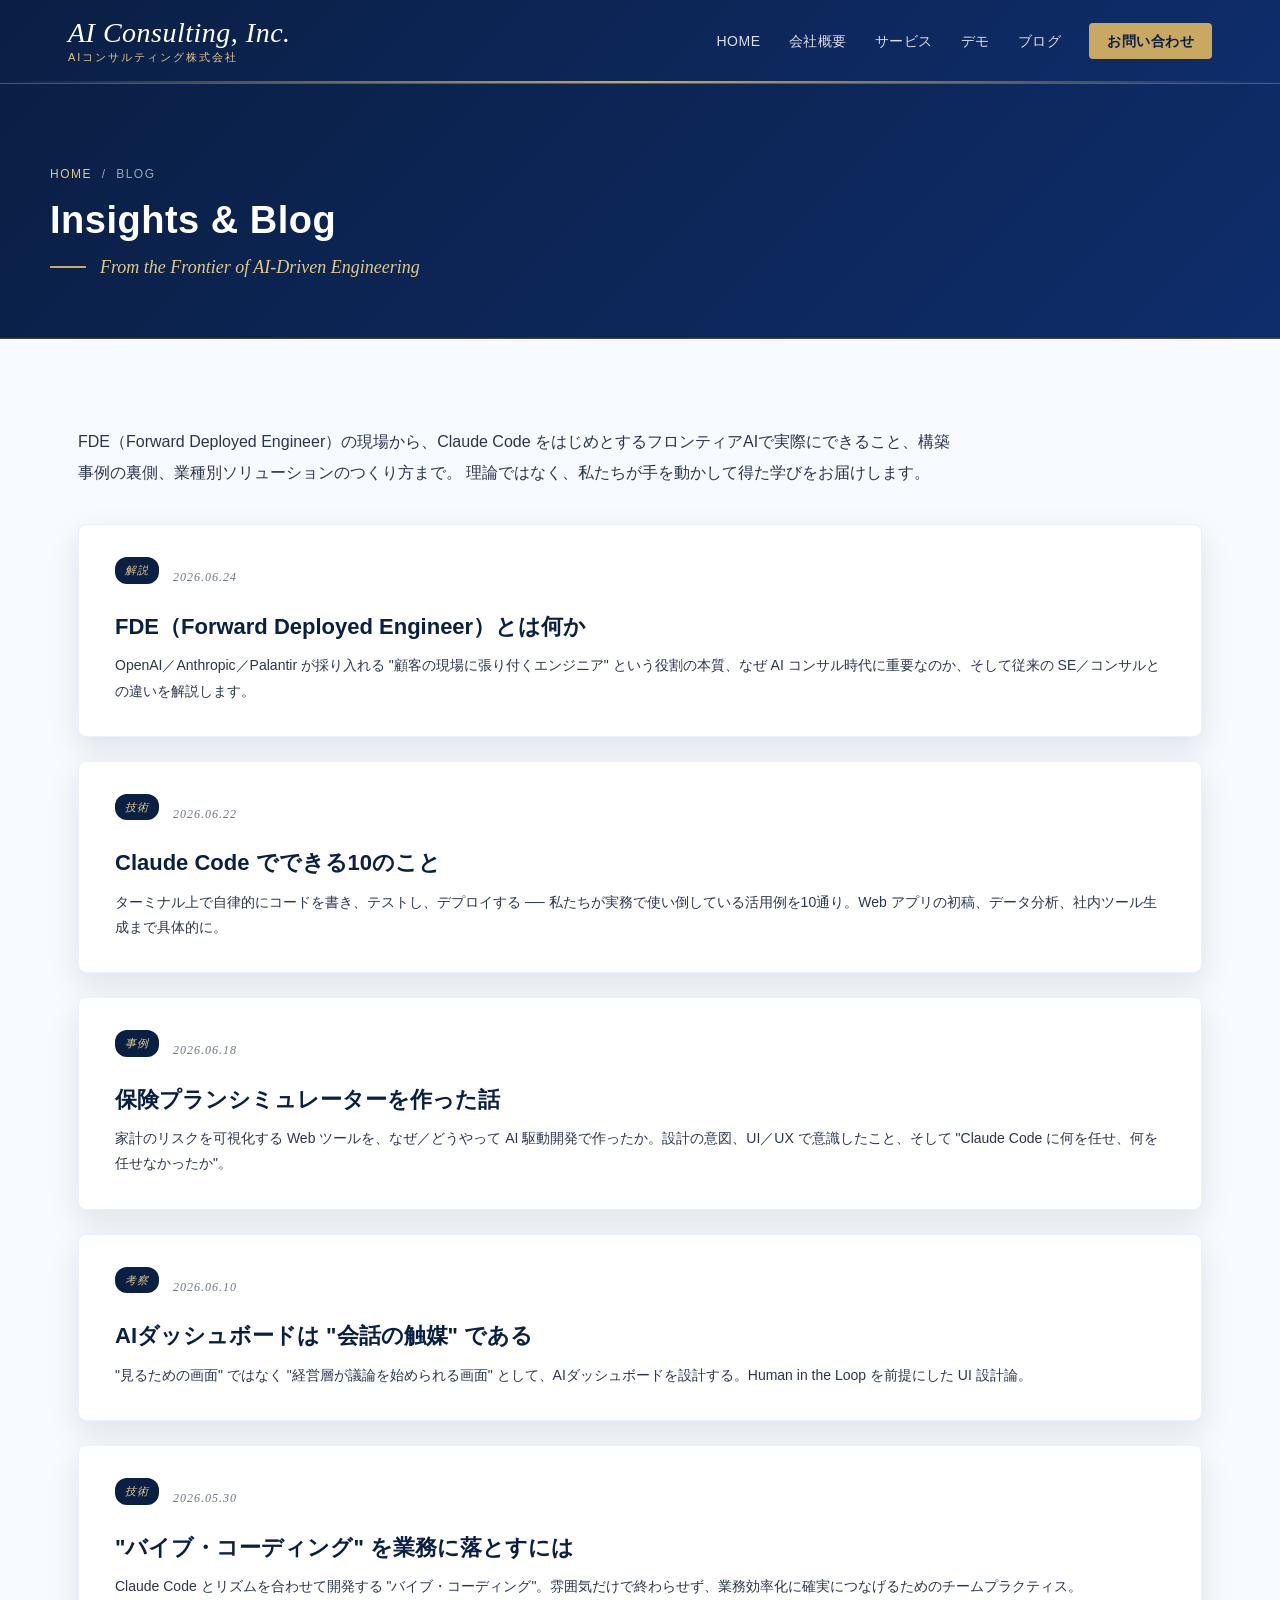
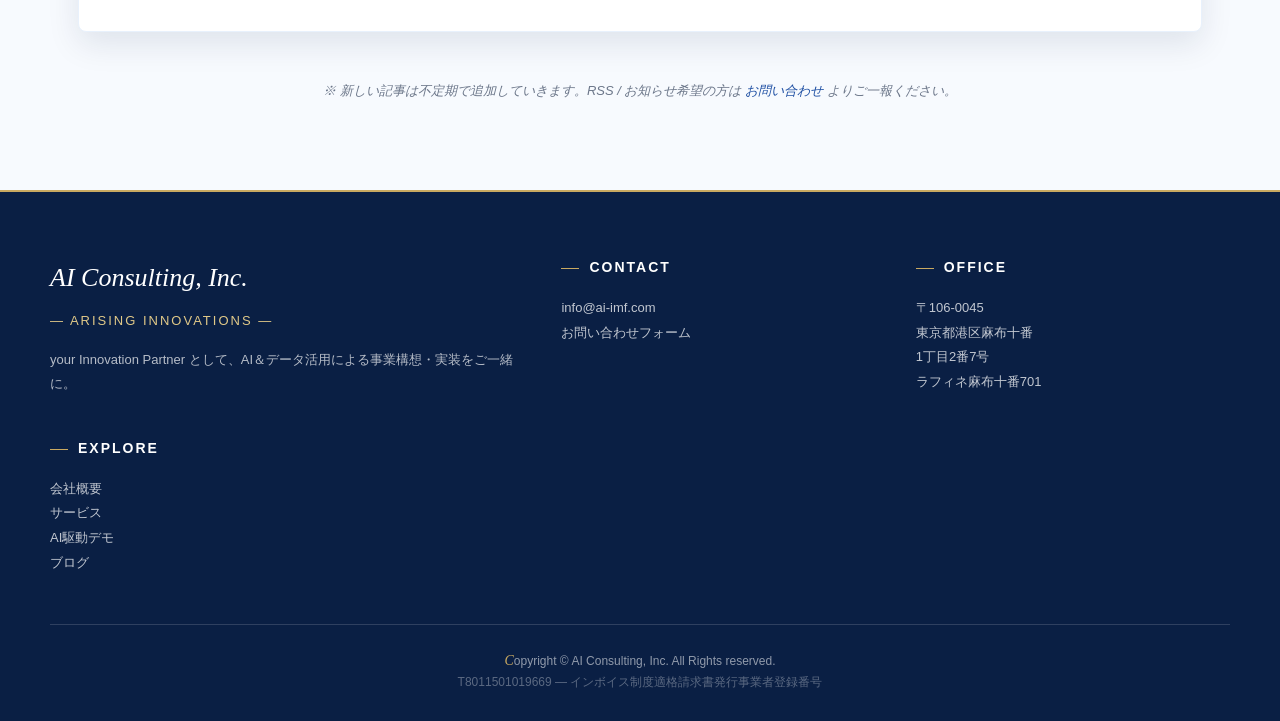
==== blog/index.html @ e15999ef "Add members section, demos page, blog, hero bg Co-Authored-By: Claude Opus 4.8 (1M context) <noreply" ====
<!DOCTYPE html>
<html lang="ja">
<head>
<meta charset="UTF-8">
<meta name="viewport" content="width=device-width,initial-scale=1">
<title>ブログ | AI Consulting, Inc.</title>
<meta name="description" content="AIコンサルティング株式会社のブログ。FDE、Claude Code、AI駆動開発の現場ナレッジと、保険・人事・不動産などの構築事例。">
<link rel="stylesheet" href="../styles.css">
</head>
<body>

<header class="site-header"><div class="nav">
  <div class="brand">
    <span class="en">AI Consulting, Inc.</span>
    <span class="jp">AIコンサルティング株式会社</span>
  </div>
  <ul>
    <li><a href="../index.html">HOME</a></li>
    <li><a href="../about.html">会社概要</a></li>
    <li><a href="../services.html">サービス</a></li>
    <li><a href="../demos.html">デモ</a></li>
    <li><a href="index.html">ブログ</a></li>
    <li><a href="../contact.html" class="cta">お問い合わせ</a></li>
  </ul>
</div></header>

<section class="page-hero"><div class="inner">
  <div class="crumbs"><a href="../index.html">HOME</a> &nbsp;/&nbsp; BLOG</div>
  <h1>Insights &amp; Blog</h1>
  <div class="en">From the Frontier of AI-Driven Engineering</div>
</div></section>

<section class="section">
  <div class="container">
    <p class="lead">
      FDE（Forward Deployed Engineer）の現場から、Claude Code をはじめとするフロンティアAIで実際にできること、構築事例の裏側、業種別ソリューションのつくり方まで。
      理論ではなく、私たちが手を動かして得た学びをお届けします。
    </p>

    <div class="blog-list">

      <a class="blog-list-card" href="what-is-fde.html">
        <div class="meta">
          <span class="blog-tag">解説</span>
          <span class="date">2026.06.24</span>
        </div>
        <h3>FDE（Forward Deployed Engineer）とは何か</h3>
        <p>OpenAI／Anthropic／Palantir が採り入れる "顧客の現場に張り付くエンジニア" という役割の本質、なぜ AI コンサル時代に重要なのか、そして従来の SE／コンサルとの違いを解説します。</p>
      </a>

      <a class="blog-list-card" href="claude-code-capabilities.html">
        <div class="meta">
          <span class="blog-tag">技術</span>
          <span class="date">2026.06.22</span>
        </div>
        <h3>Claude Code でできる10のこと</h3>
        <p>ターミナル上で自律的にコードを書き、テストし、デプロイする ── 私たちが実務で使い倒している活用例を10通り。Web アプリの初稿、データ分析、社内ツール生成まで具体的に。</p>
      </a>

      <a class="blog-list-card" href="insurance-simulator-story.html">
        <div class="meta">
          <span class="blog-tag">事例</span>
          <span class="date">2026.06.18</span>
        </div>
        <h3>保険プランシミュレーターを作った話</h3>
        <p>家計のリスクを可視化する Web ツールを、なぜ／どうやって AI 駆動開発で作ったか。設計の意図、UI／UX で意識したこと、そして "Claude Code に何を任せ、何を任せなかったか"。</p>
      </a>

      <a class="blog-list-card" href="ai-dashboards-as-conversation.html">
        <div class="meta">
          <span class="blog-tag">考察</span>
          <span class="date">2026.06.10</span>
        </div>
        <h3>AIダッシュボードは "会話の触媒" である</h3>
        <p>"見るための画面" ではなく "経営層が議論を始められる画面" として、AIダッシュボードを設計する。Human in the Loop を前提にした UI 設計論。</p>
      </a>

      <a class="blog-list-card" href="vibe-coding-with-claude.html">
        <div class="meta">
          <span class="blog-tag">技術</span>
          <span class="date">2026.05.30</span>
        </div>
        <h3>"バイブ・コーディング" を業務に落とすには</h3>
        <p>Claude Code とリズムを合わせて開発する "バイブ・コーディング"。雰囲気だけで終わらせず、業務効率化に確実につなげるためのチームプラクティス。</p>
      </a>

    </div>

    <div style="text-align:center;margin-top:48px;color:var(--muted);font-size:13px;font-style:italic">
      ※ 新しい記事は不定期で追加していきます。RSS / お知らせ希望の方は <a href="../contact.html">お問い合わせ</a> よりご一報ください。
    </div>
  </div>
</section>

<footer class="site-footer">
  <div class="inner">
    <div class="brand-block">
      <span class="en">AI Consulting, Inc.</span>
      <span class="jp">— ARISING INNOVATIONS —</span>
      <p style="margin-top:14px;color:rgba(255,255,255,.7)">your Innovation Partner として、AI＆データ活用による事業構想・実装をご一緒に。</p>
    </div>
    <div>
      <h4>CONTACT</h4>
      <p><a href="mailto:info@ai-imf.com">info@ai-imf.com</a></p>
      <p><a href="../contact.html">お問い合わせフォーム</a></p>
    </div>
    <div>
      <h4>OFFICE</h4>
      <p>〒106-0045<br>東京都港区麻布十番<br>1丁目2番7号<br>ラフィネ麻布十番701</p>
    </div>
    <div>
      <h4>EXPLORE</h4>
      <p><a href="../about.html">会社概要</a></p>
      <p><a href="../services.html">サービス</a></p>
      <p><a href="../demos.html">AI駆動デモ</a></p>
      <p><a href="index.html">ブログ</a></p>
    </div>
  </div>
  <div class="copy">
    <span class="c">C</span>opyright © AI Consulting, Inc.  All Rights reserved.<br>
    <span style="opacity:.6">T8011501019669 — インボイス制度適格請求書発行事業者登録番号</span>
  </div>
</footer>

</body>
</html>
---- styles.css ----
/* AI Consulting, Inc. — shared style (青基調 / Apple Chancery風) */
:root{
  --navy:#0A1F44; --navy-mid:#0F2D6B; --blue:#1E4FA3; --bright:#2E78D2;
  --sky:#7BB5F0; --ice:#E8F1FC; --cream:#F7FAFE; --white:#FFFFFF;
  --gold:#C9A961; --gold-light:#E1C988; --ink:#0B1530; --body:#2A3550; --muted:#6B7689;
  --shadow:0 12px 32px rgba(10,31,68,0.10);
  --chancery:"Apple Chancery","Monotype Corsiva","Lucida Calligraphy","Edwardian Script ITC","Snell Roundhand",cursive;
  --serif:"Palatino Linotype","Palatino","Hiragino Mincho ProN",serif;
  --jp:"Yu Gothic","游ゴシック","Hiragino Sans","ヒラギノ角ゴ ProN","Meiryo",sans-serif;
}
*{box-sizing:border-box;margin:0;padding:0}
html{scroll-behavior:smooth}
body{font-family:var(--jp);color:var(--body);background:var(--cream);line-height:1.7;-webkit-font-smoothing:antialiased}
img{max-width:100%;height:auto;display:block}
a{color:var(--blue);text-decoration:none;transition:color .2s}
a:hover{color:var(--bright)}

/* ===== Header ===== */
.site-header{
  background:linear-gradient(135deg,var(--navy) 0%,var(--navy-mid) 100%);
  color:#fff;position:sticky;top:0;z-index:50;
  border-bottom:1px solid rgba(201,169,97,.4);
}
.site-header::after{content:"";display:block;height:2px;background:linear-gradient(90deg,transparent,var(--gold),transparent)}
.nav{max-width:1200px;margin:0 auto;padding:18px 28px;display:flex;justify-content:space-between;align-items:center;gap:24px}
.brand{display:flex;flex-direction:column;line-height:1.1}
.brand .en{font-family:var(--chancery);font-style:italic;font-size:28px;color:#fff;letter-spacing:.5px}
.brand .jp{font-size:11px;color:var(--gold-light);letter-spacing:2px;margin-top:2px}
.nav ul{list-style:none;display:flex;gap:28px;align-items:center}
.nav ul a{color:rgba(255,255,255,.85);font-size:14px;font-weight:500;letter-spacing:.5px;position:relative;padding:6px 0}
.nav ul a:hover{color:var(--gold-light)}
.nav ul a.cta{background:var(--gold);color:var(--navy);padding:10px 18px;border-radius:4px;font-weight:600}
.nav ul a.cta:hover{background:var(--gold-light);color:var(--navy)}

/* ===== Hero ===== */
.hero{
  background:
    radial-gradient(ellipse at 80% 20%, rgba(46,120,210,.25), transparent 50%),
    radial-gradient(ellipse at 10% 80%, rgba(201,169,97,.10), transparent 50%),
    linear-gradient(160deg,var(--navy) 0%,var(--navy-mid) 70%,#162F7A 100%);
  color:#fff;padding:96px 28px 88px;text-align:center;
  border-bottom:1px solid rgba(201,169,97,.3);
  position:relative;
}
.hero h1{font-family:var(--chancery);font-style:italic;font-weight:400;font-size:64px;line-height:1.1;margin-bottom:10px;letter-spacing:.5px}
.hero .accent{display:inline-block;width:80px;height:2px;background:var(--gold);margin:18px auto 18px}
.hero .lede{font-family:var(--chancery);font-style:italic;color:var(--gold-light);font-size:20px;margin-bottom:18px}
.hero .jp-title{font-size:18px;color:rgba(255,255,255,.9);margin-bottom:14px;letter-spacing:2px}
.hero .sub{font-size:14px;color:rgba(255,255,255,.7);max-width:720px;margin:18px auto 0;line-height:1.8}

/* Hero with background image (Adobe Stock #2038743839 or fallback gradient marble) */
.hero-bg{
  background:
    /* dark veil on top so text stays readable */
    linear-gradient(135deg, rgba(10,31,68,.78) 0%, rgba(15,45,107,.72) 60%, rgba(22,47,122,.78) 100%),
    /* the actual photo */
    url("img/hero-bg.jpg") center/cover no-repeat,
    /* fallback gradient marble (still elegant if image missing) */
    radial-gradient(ellipse at 70% 30%, rgba(201,169,97,.22), transparent 55%),
    radial-gradient(ellipse at 20% 80%, rgba(46,120,210,.30), transparent 55%),
    linear-gradient(160deg, var(--navy) 0%, var(--navy-mid) 70%, #162F7A 100%);
  position:relative;overflow:hidden;
}
.hero-bg::before{
  content:"";position:absolute;inset:0;
  background:radial-gradient(ellipse at center, transparent 30%, rgba(10,31,68,.5) 100%);
  pointer-events:none;
}
.hero-veil{
  position:absolute;inset:0;background:
    radial-gradient(circle at 25% 35%, rgba(46,120,210,.22), transparent 45%),
    radial-gradient(circle at 75% 65%, rgba(201,169,97,.12), transparent 45%);
  pointer-events:none;
}
.hero-inner{position:relative;z-index:2}
.hero-bg h1{text-shadow:0 4px 18px rgba(0,0,0,.5)}
.hero-bg .jp-title{text-shadow:0 2px 10px rgba(0,0,0,.4)}

/* ===== Content ===== */
.container{max-width:1180px;margin:0 auto;padding:0 28px}
.section{padding:88px 0}
.section.alt{background:var(--white)}
.section h2{
  font-family:var(--jp);font-size:32px;color:var(--navy);font-weight:700;
  margin-bottom:8px;letter-spacing:.5px;
}
.section h2 + .en-sub{
  font-family:var(--chancery);font-style:italic;color:var(--blue);
  font-size:16px;margin-bottom:36px;display:block;
}
.section h2 + .en-sub::before{content:"";display:inline-block;width:40px;height:2px;background:var(--gold);margin:0 14px 4px 0;vertical-align:middle}

.lead{font-size:16px;color:var(--body);margin-bottom:36px;max-width:880px;line-height:1.9}

/* ===== Card grid ===== */
.cards{display:grid;grid-template-columns:repeat(auto-fit,minmax(280px,1fr));gap:24px;margin-top:28px}
.card{background:var(--white);border:1px solid var(--ice);border-radius:8px;padding:32px 28px;position:relative;overflow:hidden;box-shadow:var(--shadow);transition:transform .25s,box-shadow .25s}
.card:hover{transform:translateY(-3px);box-shadow:0 18px 44px rgba(10,31,68,.13)}
.card::before{content:"";position:absolute;left:0;top:0;width:100%;height:3px;background:var(--blue)}
.card .num{font-family:var(--chancery);font-style:italic;color:var(--gold);font-size:44px;line-height:1;margin-bottom:18px;display:block}
.card h3{color:var(--navy);font-size:19px;margin-bottom:6px;font-weight:700}
.card .en{font-family:var(--chancery);font-style:italic;color:var(--blue);font-size:13px;margin-bottom:16px;display:block}
.card p{font-size:14px;color:var(--body);line-height:1.8}

/* ===== Quote band ===== */
.quote-band{background:var(--navy);color:#fff;padding:60px 28px;text-align:center;margin:0;position:relative;overflow:hidden}
.quote-band::before{content:"";position:absolute;left:0;top:0;right:0;height:2px;background:linear-gradient(90deg,transparent,var(--gold),transparent)}
.quote-band::after{content:"";position:absolute;left:0;bottom:0;right:0;height:2px;background:linear-gradient(90deg,transparent,var(--gold),transparent)}
.quote-band .q{font-family:var(--chancery);font-style:italic;color:var(--gold-light);font-size:34px;margin-bottom:10px}
.quote-band .t{color:var(--ice);font-size:15px;letter-spacing:2px}

/* ===== Footer ===== */
.site-footer{background:var(--navy);color:rgba(255,255,255,.85);padding:64px 28px 28px;border-top:2px solid var(--gold)}
.site-footer .inner{max-width:1180px;margin:0 auto;display:grid;grid-template-columns:1.5fr 1fr 1fr;gap:40px}
.site-footer h4{color:#fff;font-size:14px;letter-spacing:2px;margin-bottom:16px;font-weight:600}
.site-footer h4::before{content:"";display:inline-block;width:18px;height:1.5px;background:var(--gold);margin-right:10px;vertical-align:middle}
.site-footer .brand-block .en{font-family:var(--chancery);font-style:italic;color:#fff;font-size:26px;display:block;margin-bottom:6px}
.site-footer .brand-block .jp{color:var(--gold-light);font-size:13px;letter-spacing:2px}
.site-footer p,.site-footer a{font-size:13px;color:rgba(255,255,255,.75);line-height:1.9}
.site-footer a:hover{color:var(--gold-light)}
.site-footer .copy{max-width:1180px;margin:48px auto 0;padding-top:24px;border-top:1px solid rgba(255,255,255,.15);text-align:center;font-size:12px;color:rgba(255,255,255,.55)}
.site-footer .copy .c{font-family:var(--chancery);font-style:italic;color:var(--gold);font-size:14px}

/* ===== Page hero (smaller, used on subpages) ===== */
.page-hero{
  background:linear-gradient(135deg,var(--navy) 0%,var(--navy-mid) 100%);
  color:#fff;padding:80px 28px 56px;border-bottom:1px solid rgba(201,169,97,.3);
}
.page-hero .inner{max-width:1180px;margin:0 auto}
.page-hero .crumbs{color:rgba(255,255,255,.6);font-size:12px;letter-spacing:1.5px;margin-bottom:14px}
.page-hero .crumbs a{color:var(--gold-light)}
.page-hero h1{font-family:var(--jp);font-size:38px;font-weight:700;letter-spacing:.5px;line-height:1.2;margin-bottom:8px}
.page-hero .en{font-family:var(--chancery);font-style:italic;color:var(--gold-light);font-size:18px}
.page-hero .en::before{content:"";display:inline-block;width:36px;height:2px;background:var(--gold);margin:0 14px 4px 0;vertical-align:middle}

/* ===== Two-col info ===== */
.split{display:grid;grid-template-columns:1fr 1fr;gap:48px;align-items:start}
.split .label{font-family:var(--chancery);font-style:italic;color:var(--gold);font-size:14px;letter-spacing:1px;margin-bottom:4px}
.split h3{color:var(--navy);font-size:24px;margin-bottom:14px;font-weight:700}

.info-table{background:var(--white);border:1px solid var(--ice);border-radius:8px;box-shadow:var(--shadow);overflow:hidden}
.info-table dl{display:grid;grid-template-columns:200px 1fr;gap:0;font-size:14px}
.info-table dt,.info-table dd{padding:18px 24px;border-bottom:1px solid var(--ice)}
.info-table dt{background:var(--cream);color:var(--navy);font-weight:600;letter-spacing:.5px}
.info-table dd{color:var(--body)}
.info-table dt:last-of-type,.info-table dd:last-of-type{border-bottom:0}

/* ===== Form ===== */
.form-card{background:var(--white);border:1px solid var(--ice);border-radius:8px;box-shadow:var(--shadow);padding:36px}
.form-grid{display:grid;gap:18px}
.form-grid label{display:block;font-size:13px;color:var(--navy);font-weight:600;margin-bottom:6px;letter-spacing:.3px}
.form-grid label .en{font-family:var(--chancery);font-style:italic;color:var(--gold);font-size:12px;margin-left:8px;font-weight:400}
.form-grid input,.form-grid textarea,.form-grid select{width:100%;padding:12px 14px;border:1px solid var(--ice);border-radius:4px;font-family:inherit;font-size:14px;color:var(--body);background:var(--cream);transition:border-color .2s,background .2s}
.form-grid input:focus,.form-grid textarea:focus,.form-grid select:focus{outline:none;border-color:var(--blue);background:#fff}
.form-grid textarea{min-height:150px;resize:vertical}
.btn{display:inline-block;padding:14px 32px;background:var(--navy);color:#fff;border:1px solid var(--navy);border-radius:4px;font-size:15px;font-weight:600;cursor:pointer;transition:background .2s,color .2s;letter-spacing:.5px}
.btn:hover{background:var(--blue);border-color:var(--blue);color:#fff}
.btn.gold{background:var(--gold);color:var(--navy);border-color:var(--gold)}
.btn.gold:hover{background:var(--gold-light);color:var(--navy);border-color:var(--gold-light)}

/* ===== Members ===== */
.members{display:grid;grid-template-columns:1fr;gap:32px;margin-top:32px}
.member-card{
  display:grid;grid-template-columns:260px 1fr;gap:36px;align-items:start;
  background:var(--white);border:1px solid var(--ice);border-radius:10px;
  padding:36px;box-shadow:var(--shadow);
  transition:transform .25s,box-shadow .25s;
}
.member-card:hover{transform:translateY(-3px);box-shadow:0 18px 44px rgba(10,31,68,.13)}
.member-photo{position:relative;width:100%;aspect-ratio:1/1;background:var(--navy);border-radius:8px;overflow:hidden;border:2px solid var(--gold)}
.member-photo img{width:100%;height:100%;object-fit:cover;display:block}
.member-photo::after{content:"";position:absolute;inset:0;box-shadow:inset 0 -40px 60px rgba(10,31,68,.3);pointer-events:none}
.member-role{font-family:var(--chancery);font-style:italic;color:var(--gold);font-size:14px;letter-spacing:.5px;display:block;margin-bottom:4px}
.member-name{color:var(--navy);font-size:26px;font-weight:700;margin-bottom:6px;line-height:1.2}
.member-name .en{font-family:var(--chancery);font-style:italic;color:var(--blue);font-size:18px;font-weight:400;margin-left:8px;letter-spacing:.3px}
.member-bio{color:var(--body);font-size:14.5px;line-height:1.9;margin-top:16px}
.member-tags{display:flex;flex-wrap:wrap;gap:8px;margin-top:18px}
.m-tag{background:var(--ice);color:var(--navy);padding:6px 12px;border-radius:14px;font-size:12px;font-weight:600;letter-spacing:.3px}

/* ===== Demo cards (clickable) ===== */
.demo-card,.blog-card{display:flex;flex-direction:column;cursor:pointer}
.demo-card:hover,.blog-card:hover{transform:translateY(-3px);box-shadow:0 18px 44px rgba(10,31,68,.13)}
.demo-cta{margin-top:auto;color:var(--blue);font-size:13px;font-weight:600;letter-spacing:.5px;padding-top:14px}
.demo-card:hover .demo-cta{color:var(--bright)}
.blog-tag{display:inline-block;background:var(--navy);color:var(--gold-light);padding:4px 10px;border-radius:12px;font-size:11px;letter-spacing:1px;font-family:var(--chancery);font-style:italic;margin-bottom:14px;align-self:flex-start}
.btn-link{display:inline-block;color:var(--gold);font-family:var(--chancery);font-style:italic;font-size:16px;border-bottom:1px solid var(--gold);padding-bottom:2px;transition:color .2s,border-color .2s}
.btn-link:hover{color:var(--bright);border-color:var(--bright)}

/* ===== Blog list ===== */
.blog-list{display:grid;grid-template-columns:1fr;gap:24px;margin-top:28px}
.blog-list-card{background:var(--white);border:1px solid var(--ice);border-radius:8px;padding:32px 36px;box-shadow:var(--shadow);transition:transform .25s,box-shadow .25s;display:block}
.blog-list-card:hover{transform:translateY(-2px);box-shadow:0 16px 38px rgba(10,31,68,.10)}
.blog-list-card .meta{display:flex;align-items:center;gap:14px;margin-bottom:10px}
.blog-list-card .meta .date{color:var(--muted);font-size:12px;letter-spacing:1px;font-family:var(--chancery);font-style:italic}
.blog-list-card h3{color:var(--navy);font-size:22px;font-weight:700;margin-bottom:8px}
.blog-list-card p{color:var(--body);font-size:14px;line-height:1.8}

/* ===== Article body ===== */
.article{max-width:760px;margin:0 auto;padding:0 28px}
.article > p,.article > h2,.article > h3,.article > ul,.article > ol,.article > blockquote,.article > pre,.article > figure,.article > hr{margin-bottom:1.2em}
.article h2{color:var(--navy);font-size:26px;font-weight:700;margin-top:2em;margin-bottom:.8em;padding-bottom:.4em;border-bottom:1px solid var(--ice)}
.article h3{color:var(--navy);font-size:19px;font-weight:700;margin-top:1.8em;margin-bottom:.6em}
.article p{color:var(--body);font-size:15.5px;line-height:1.95}
.article ul,.article ol{padding-left:1.6em;color:var(--body)}
.article li{margin-bottom:.5em;line-height:1.85}
.article blockquote{border-left:3px solid var(--gold);padding:14px 22px;background:var(--cream);color:var(--body);font-style:italic}
.article code{background:var(--ice);padding:2px 7px;border-radius:3px;font-family:Consolas,Menlo,monospace;font-size:.9em;color:var(--navy)}
.article pre{background:var(--navy);color:#E8F1FC;padding:18px 22px;border-radius:6px;overflow-x:auto;font-family:Consolas,Menlo,monospace;font-size:13px;line-height:1.6}
.article pre code{background:transparent;color:inherit;padding:0}
.article img{border-radius:6px;box-shadow:var(--shadow);margin:1em 0}
.article a{color:var(--blue);border-bottom:1px solid rgba(30,79,163,.3)}
.article a:hover{color:var(--bright);border-color:var(--bright)}

.article-meta{display:flex;align-items:center;gap:16px;margin-bottom:32px;padding-bottom:18px;border-bottom:1px solid var(--ice)}
.article-meta .date{color:var(--muted);font-size:13px;font-family:var(--chancery);font-style:italic}
.article-meta .author{color:var(--blue);font-size:13px}

.back-link{display:inline-block;color:var(--muted);font-size:13px;margin-bottom:18px}
.back-link::before{content:"← "}
.back-link:hover{color:var(--blue)}

/* ===== Responsive ===== */
@media (max-width:780px){
  .hero h1{font-size:42px}
  .nav ul{display:none}
  .split{grid-template-columns:1fr}
  .site-footer .inner{grid-template-columns:1fr;gap:32px}
  .info-table dl{grid-template-columns:1fr}
  .info-table dt{border-bottom:0;padding-bottom:0}
  .info-table dd{padding-top:8px}
  .member-card{grid-template-columns:1fr;gap:20px;padding:24px}
  .member-photo{max-width:240px;margin:0 auto}
  .hero-bg{padding:72px 20px 64px}
  .page-hero h1{font-size:28px}
}
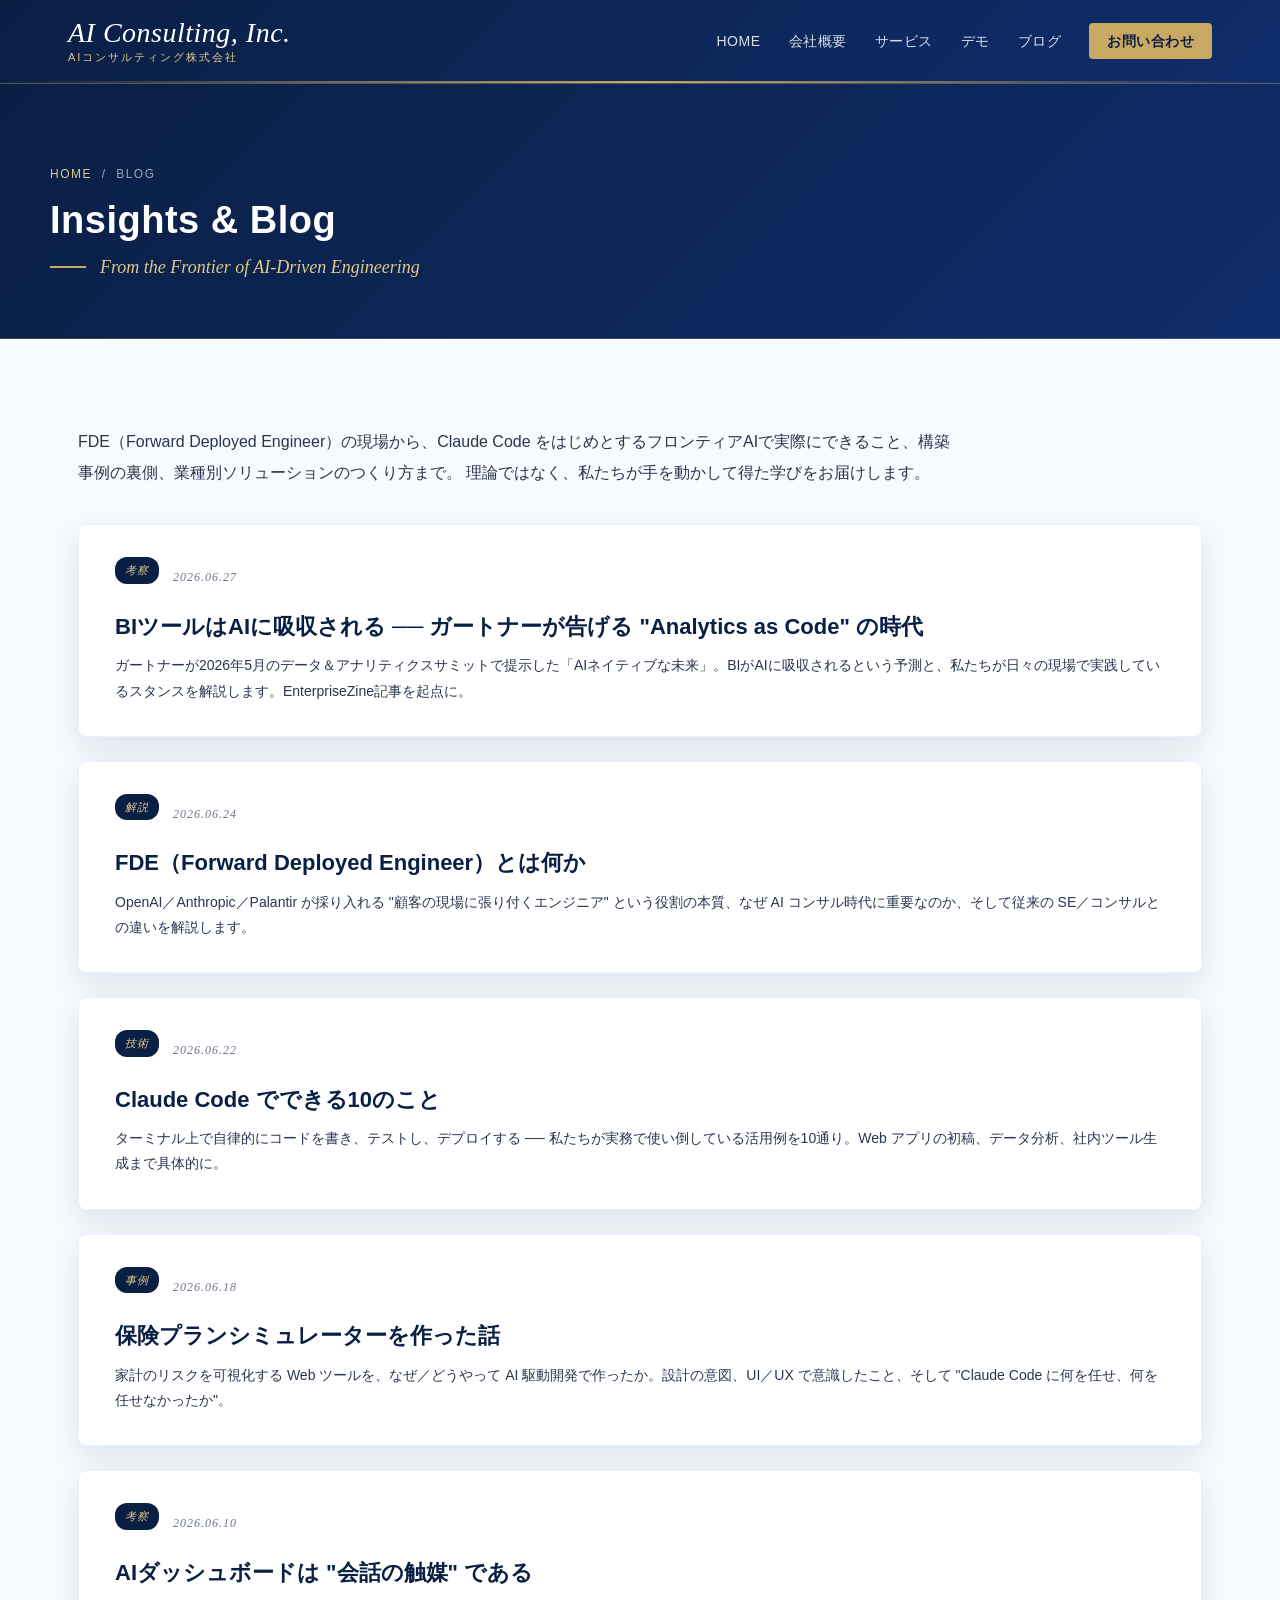
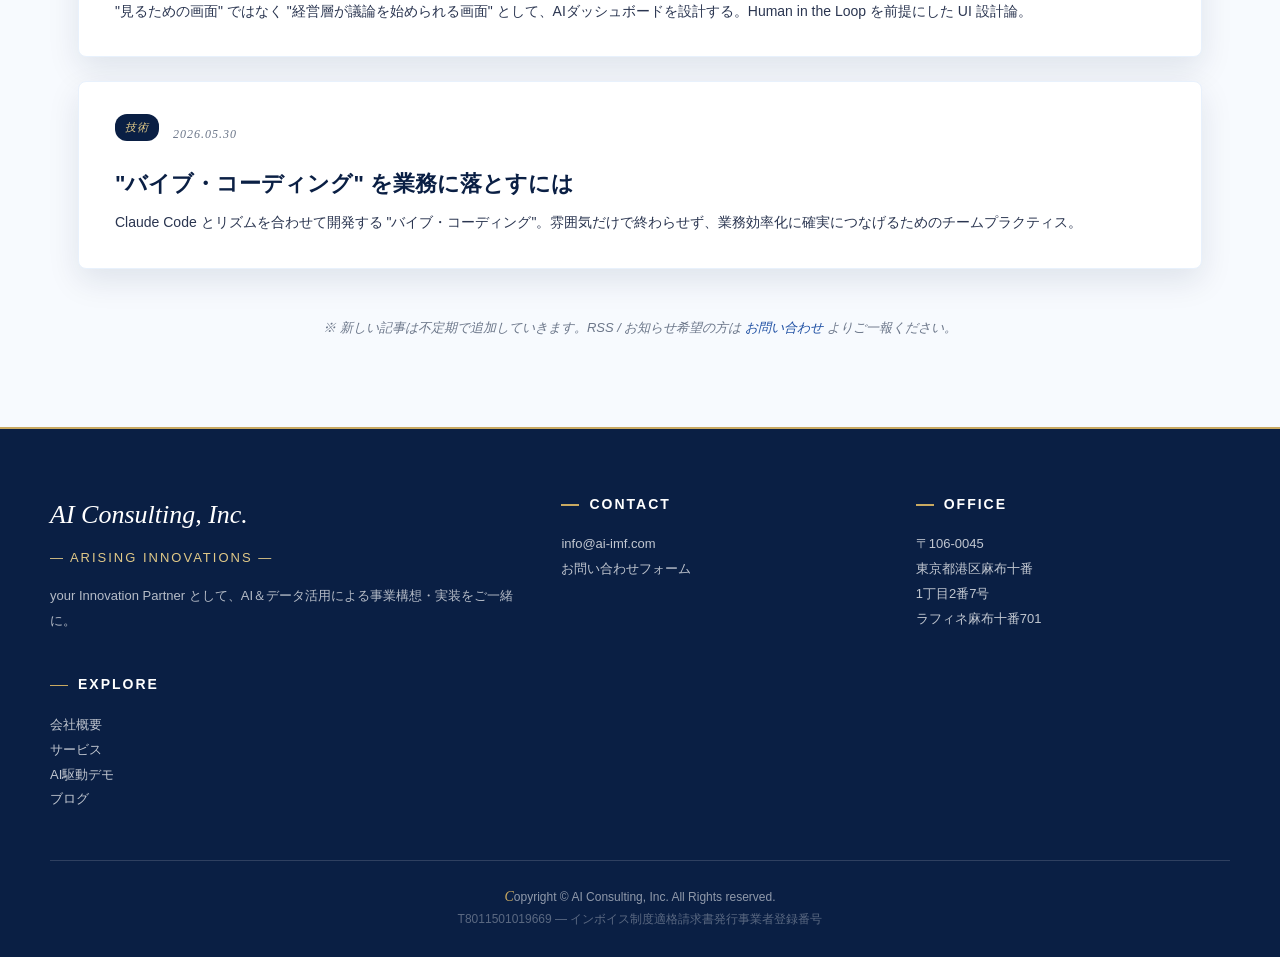
==== commit c6e713c0: "Add Gartner BI-absorbed-by-AI article, feature on homepage" ====
--- a/blog/index.html
+++ b/blog/index.html
@@ -38,6 +38,15 @@
     </p>
 
     <div class="blog-list">
+
+      <a class="blog-list-card" href="bi-absorbed-by-ai.html">
+        <div class="meta">
+          <span class="blog-tag">考察</span>
+          <span class="date">2026.06.27</span>
+        </div>
+        <h3>BIツールはAIに吸収される ── ガートナーが告げる "Analytics as Code" の時代</h3>
+        <p>ガートナーが2026年5月のデータ＆アナリティクスサミットで提示した「AIネイティブな未来」。BIがAIに吸収されるという予測と、私たちが日々の現場で実践しているスタンスを解説します。EnterpriseZine記事を起点に。</p>
+      </a>
 
       <a class="blog-list-card" href="what-is-fde.html">
         <div class="meta">
--- a/styles.css
+++ b/styles.css
@@ -76,6 +76,61 @@
 .hero-bg h1{text-shadow:0 4px 18px rgba(0,0,0,.5)}
 .hero-bg .jp-title{text-shadow:0 2px 10px rgba(0,0,0,.4)}
 
+/* ===== Hero split (navy top + white bottom) ===== */
+.hero-split{display:flex;flex-direction:column;border-bottom:1px solid rgba(201,169,97,.3)}
+.hero-top{
+  padding:80px 28px 56px;
+  text-align:center;
+  color:#fff;
+  border-bottom:2px solid var(--gold);
+}
+.hero-top h1{font-family:var(--chancery);font-style:italic;font-weight:400;font-size:64px;line-height:1.1;margin-bottom:10px;letter-spacing:.5px;color:#fff}
+.hero-top .accent{display:inline-block;width:80px;height:2px;background:var(--gold);margin:18px auto}
+.hero-top .lede{font-family:var(--chancery);font-style:italic;color:var(--gold-light);font-size:22px;letter-spacing:.5px}
+
+.hero-bottom{
+  background:#fff;
+  padding:72px 28px 80px;
+  text-align:center;
+  position:relative;
+}
+/* subtle gold hairline at top of white panel */
+.hero-bottom::before{
+  content:"";position:absolute;left:50%;top:0;transform:translate(-50%,-1px);
+  width:120px;height:3px;background:linear-gradient(90deg,transparent,var(--gold),transparent);
+}
+.hero-bottom-inner{max-width:880px;margin:0 auto}
+.hero-bottom .jp-title{
+  color:var(--navy);
+  font-family:var(--jp);
+  font-size:34px;
+  font-weight:700;
+  letter-spacing:3px;
+  margin-bottom:28px;
+  line-height:1.3;
+}
+.hero-bottom .sub-light{
+  color:var(--navy);
+  font-size:16px;
+  line-height:2.1;
+  letter-spacing:.5px;
+  font-weight:400;
+}
+.hero-bottom .imf-mark{
+  margin-top:36px;
+  font-size:13px;
+  color:var(--muted);
+  letter-spacing:2px;
+}
+.hero-bottom .imf-mark .it{
+  font-family:var(--chancery);
+  font-style:italic;
+  color:var(--gold);
+  font-size:20px;
+  letter-spacing:0;
+}
+.hero-bottom .imf-mark .rest{color:var(--navy)}
+
 /* ===== Content ===== */
 .container{max-width:1180px;margin:0 auto;padding:0 28px}
 .section{padding:88px 0}
@@ -158,6 +213,118 @@
 .btn.gold{background:var(--gold);color:var(--navy);border-color:var(--gold)}
 .btn.gold:hover{background:var(--gold-light);color:var(--navy);border-color:var(--gold-light)}
 
+/* (Removed legacy .brain-section block — consolidated into single definition below) */
+
+/* ===== Solution rows (IX / DX / IL with images) ===== */
+.solution-row{
+  display:grid;grid-template-columns:1fr 1fr;gap:48px;
+  align-items:center;margin-top:48px;
+  background:var(--white);border:1px solid var(--ice);border-radius:10px;
+  padding:36px 40px;box-shadow:var(--shadow);
+}
+.solution-row.flip .solution-text{order:2}
+.solution-row.flip .solution-img{order:1}
+.solution-text .solution-mark{
+  display:inline-block;
+  font-family:var(--chancery);font-style:italic;color:var(--gold);
+  font-size:48px;line-height:1;margin-bottom:8px;
+}
+.solution-text h3{
+  color:var(--navy);font-size:26px;font-weight:700;margin-bottom:6px;
+}
+.solution-text .en{
+  font-family:var(--chancery);font-style:italic;color:var(--blue);
+  font-size:14px;margin-bottom:18px;display:block;
+}
+.solution-text p{color:var(--body);font-size:14.5px;line-height:1.95}
+.solution-img img{
+  width:100%;height:auto;display:block;
+  border-radius:8px;box-shadow:0 8px 22px rgba(10,31,68,.10);
+}
+.solution-img-dark{background:var(--navy);border-radius:8px;padding:0;overflow:hidden}
+.solution-img-dark img{box-shadow:none;border-radius:0}
+
+/* ===== Brain = AI hero (between Quote band and Core Services) ===== */
+.brain-section{
+  position:relative;
+  overflow:hidden;
+  color:#fff;
+  isolation:isolate;
+  min-height:480px;
+  border-bottom:1px solid rgba(201,169,97,.3);
+}
+.brain-img-wrap{
+  position:absolute;inset:0;z-index:0;
+  background:var(--navy);
+}
+.brain-img{
+  position:absolute;inset:0;
+  width:100%;height:100%;
+  object-fit:cover;object-position:center;
+  opacity:0;
+  /* much more muted: heavy desat + low brightness + bigger blur so dashboard details just hint */
+  filter:grayscale(70%) brightness(.25) contrast(.75) blur(4px);
+  transition:opacity 1.2s ease-in-out;
+  animation:brain-slide 24s infinite;
+  will-change:opacity;
+}
+/* 4-image rotation: each visible 6s, crossfade ~1.2s. Cycle 24s. */
+.brain-img-1{animation-delay:0s}
+.brain-img-2{animation-delay:6s}
+.brain-img-3{animation-delay:12s}
+.brain-img-4{animation-delay:18s}
+@keyframes brain-slide{
+  0%        {opacity:0}
+  2%, 23%   {opacity:1}
+  27%, 100% {opacity:0}
+}
+/* Overlay: heavier dark navy so text always stays primary */
+.brain-overlay{
+  position:absolute;inset:0;z-index:1;
+  background:
+    radial-gradient(ellipse at 20% 30%, rgba(201,169,97,.08), transparent 50%),
+    radial-gradient(ellipse at 80% 70%, rgba(46,120,210,.12), transparent 55%),
+    linear-gradient(135deg, rgba(10,31,68,.94) 0%, rgba(15,45,107,.90) 50%, rgba(10,31,68,.96) 100%);
+  pointer-events:none;
+}
+.brain-text{position:relative;z-index:2;padding:96px 28px 88px}
+.brain-tagline{
+  display:inline-block;
+  font-family:var(--chancery);font-style:italic;
+  color:var(--gold-light);font-size:18px;letter-spacing:1px;
+  margin-bottom:18px;
+  padding:4px 14px;border:1px solid rgba(201,169,97,.45);border-radius:20px;
+  background:rgba(10,31,68,.35);
+}
+.brain-h2{
+  font-family:var(--jp);font-weight:700;
+  color:#fff;font-size:34px;line-height:1.5;letter-spacing:.5px;
+  margin-bottom:24px;
+  text-shadow:0 4px 18px rgba(0,0,0,.4);
+  max-width:920px;
+}
+.brain-body{
+  color:rgba(255,255,255,.88);
+  font-size:15.5px;line-height:2;
+  max-width:760px;
+  text-shadow:0 2px 10px rgba(0,0,0,.35);
+}
+/* Subtle indicator dots showing the slide cycle */
+.brain-section::after{
+  content:"";
+  position:absolute;
+  left:50%;bottom:24px;transform:translateX(-50%);
+  z-index:2;
+  width:64px;height:2px;
+  background:linear-gradient(90deg,transparent,rgba(201,169,97,.6),transparent);
+  pointer-events:none;
+}
+/* Accessibility: respect reduced-motion */
+@media (prefers-reduced-motion: reduce){
+  .brain-img{animation:none}
+  .brain-img-1{opacity:1}
+}
+
 /* ===== Members ===== */
 .members{display:grid;grid-template-columns:1fr;gap:32px;margin-top:32px}
 .member-card{
@@ -182,6 +349,33 @@
 .demo-card:hover,.blog-card:hover{transform:translateY(-3px);box-shadow:0 18px 44px rgba(10,31,68,.13)}
 .demo-cta{margin-top:auto;color:var(--blue);font-size:13px;font-weight:600;letter-spacing:.5px;padding-top:14px}
 .demo-card:hover .demo-cta{color:var(--bright)}
+
+/* Demo cards with thumbnails */
+.demo-cards-img .card.has-thumb{padding:0;overflow:hidden}
+.demo-cards-img .card.has-thumb::before{display:none}
+.demo-thumb{
+  width:100%;aspect-ratio:16/9;overflow:hidden;background:var(--navy);
+  border-bottom:2px solid var(--gold);position:relative;
+}
+.demo-thumb img{width:100%;height:100%;object-fit:cover;display:block;transition:transform .35s}
+.has-thumb:hover .demo-thumb img{transform:scale(1.04)}
+.demo-thumb::after{
+  content:"";position:absolute;inset:0;
+  background:linear-gradient(180deg, transparent 60%, rgba(10,31,68,.45) 100%);
+  pointer-events:none;
+}
+.demo-body{padding:24px 28px 28px;display:flex;flex-direction:column;flex:1}
+.demo-body .num{
+  font-family:var(--chancery);font-style:italic;color:var(--gold);
+  font-size:32px;line-height:1;margin-bottom:10px;display:block;
+}
+.demo-body h3{color:var(--navy);font-size:18px;font-weight:700;margin-bottom:4px}
+.demo-body .en{
+  font-family:var(--chancery);font-style:italic;color:var(--blue);
+  font-size:12px;display:block;margin-bottom:12px;
+}
+.demo-body p{color:var(--body);font-size:13.5px;line-height:1.8;margin-bottom:auto}
+.demo-body .demo-cta{padding-top:14px;margin-top:14px;border-top:1px solid var(--ice)}
 .blog-tag{display:inline-block;background:var(--navy);color:var(--gold-light);padding:4px 10px;border-radius:12px;font-size:11px;letter-spacing:1px;font-family:var(--chancery);font-style:italic;margin-bottom:14px;align-self:flex-start}
 .btn-link{display:inline-block;color:var(--gold);font-family:var(--chancery);font-style:italic;font-size:16px;border-bottom:1px solid var(--gold);padding-bottom:2px;transition:color .2s,border-color .2s}
 .btn-link:hover{color:var(--bright);border-color:var(--bright)}
@@ -231,5 +425,21 @@
   .member-card{grid-template-columns:1fr;gap:20px;padding:24px}
   .member-photo{max-width:240px;margin:0 auto}
   .hero-bg{padding:72px 20px 64px}
+  .hero-top{padding:56px 20px 40px}
+  .hero-top h1{font-size:42px}
+  .hero-bottom{padding:48px 20px 56px}
+  .hero-bottom .jp-title{font-size:24px;letter-spacing:2px}
+  .hero-bottom .sub-light{font-size:14.5px;line-height:2}
+  .brain-text{padding:64px 20px 56px}
+  .brain-h2{font-size:24px;line-height:1.55}
+  .brain-body{font-size:14.5px;line-height:1.95}
+  .brain-section{min-height:380px}
+  .solution-row{grid-template-columns:1fr;gap:24px;padding:24px}
+  .solution-row.flip .solution-text{order:1}
+  .solution-row.flip .solution-img{order:2}
+  .brain-h2{font-size:22px}
+  .brain-tagline{font-size:18px}
+  .brain-text{padding:32px 0 56px;margin-top:-80px}
+  .brain-img-wrap{padding-bottom:60%}
   .page-hero h1{font-size:28px}
 }
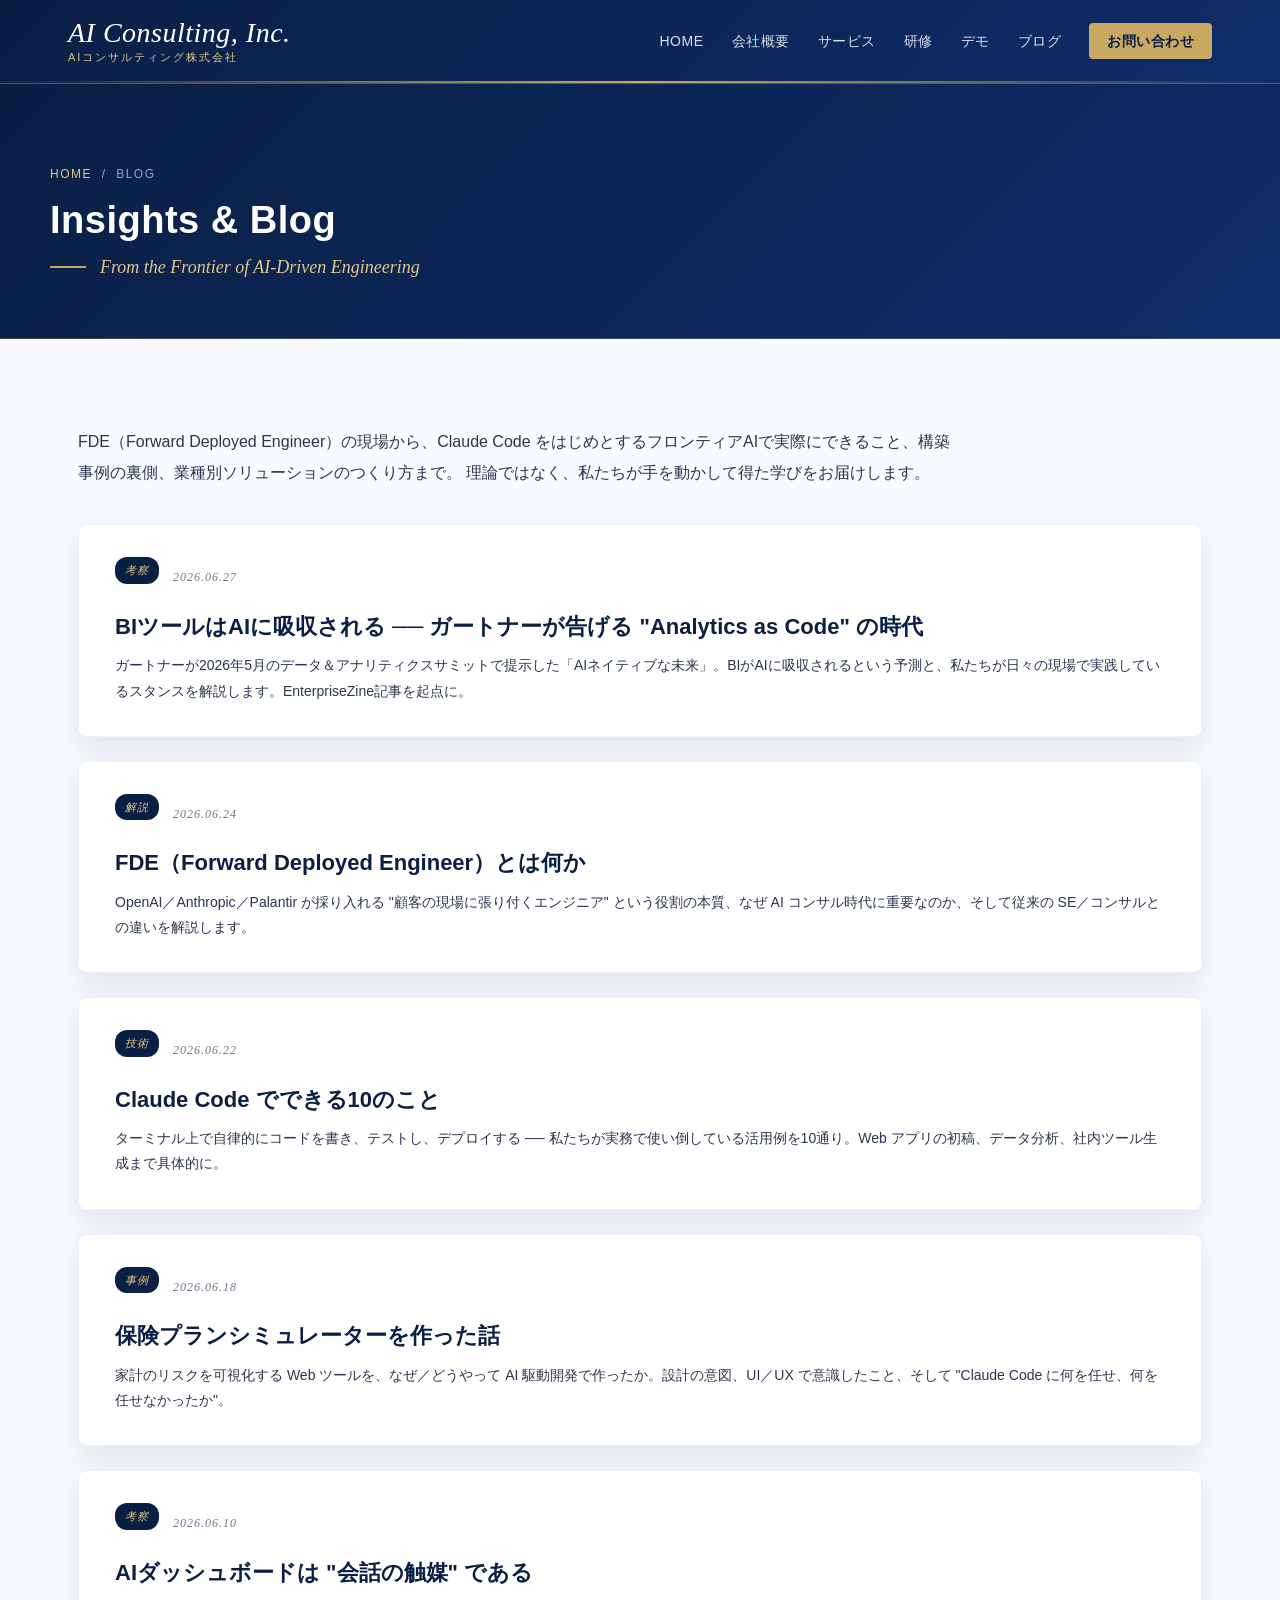
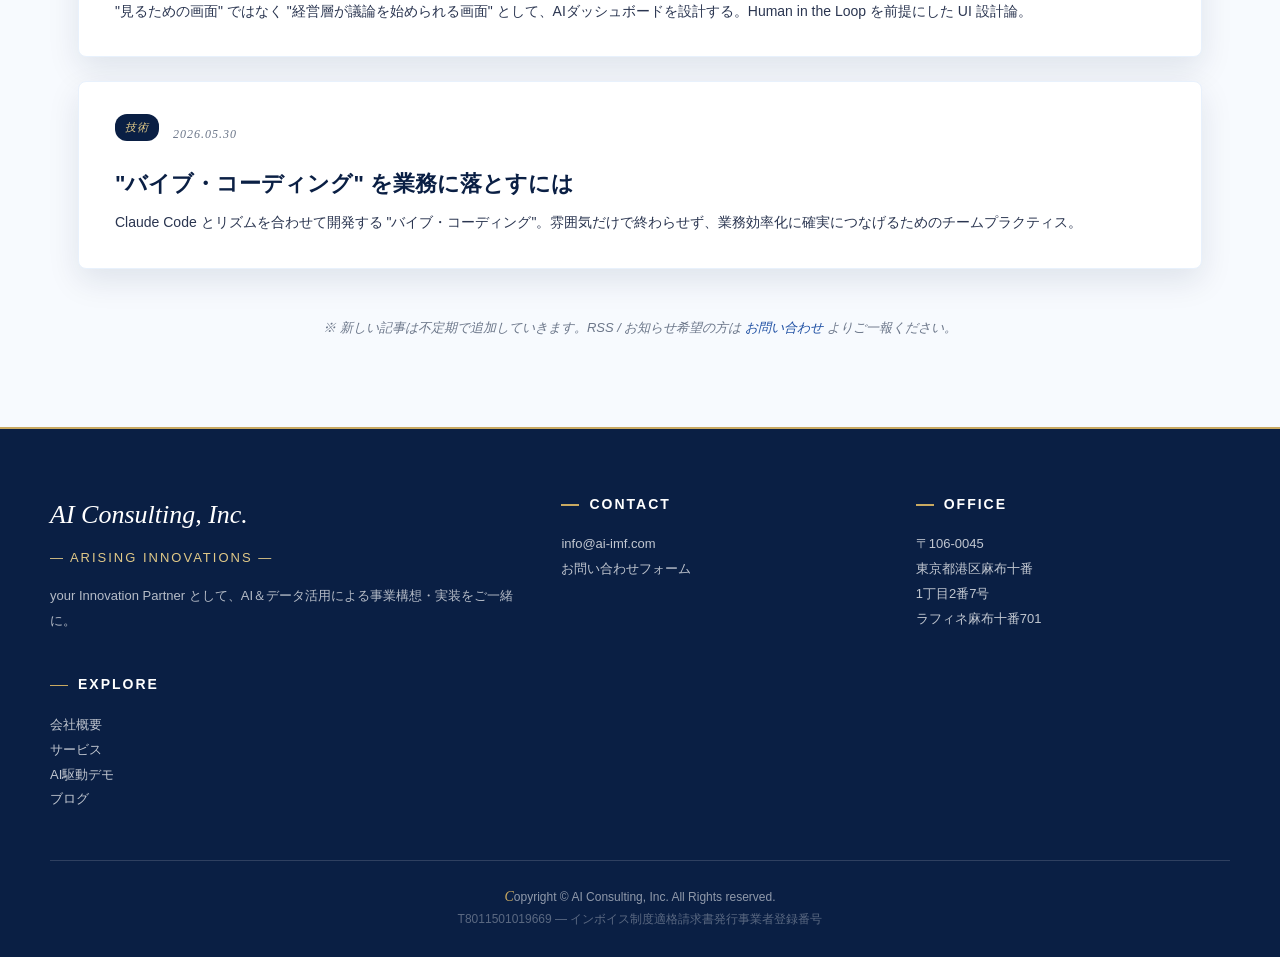
==== commit daefece8: "Working contact form via formsubmit.co + thanks page; training featured in slideshows" ====
--- a/blog/index.html
+++ b/blog/index.html
@@ -18,6 +18,7 @@
     <li><a href="../index.html">HOME</a></li>
     <li><a href="../about.html">会社概要</a></li>
     <li><a href="../services.html">サービス</a></li>
+    <li><a href="https://claude-code-training-two.vercel.app/" target="_blank" rel="noopener">研修</a></li>
     <li><a href="../demos.html">デモ</a></li>
     <li><a href="index.html">ブログ</a></li>
     <li><a href="../contact.html" class="cta">お問い合わせ</a></li>
--- a/styles.css
+++ b/styles.css
@@ -309,7 +309,7 @@
   max-width:760px;
   text-shadow:0 2px 10px rgba(0,0,0,.35);
 }
-/* Subtle indicator dots showing the slide cycle */
+/* Subtle indicator line at section bottom */
 .brain-section::after{
   content:"";
   position:absolute;
@@ -318,6 +318,397 @@
   width:64px;height:2px;
   background:linear-gradient(90deg,transparent,rgba(201,169,97,.6),transparent);
   pointer-events:none;
+}
+
+/* ===== Brain demo slider (within brain-text) ===== */
+.brain-slider{
+  position:relative;
+  margin:48px auto 0;
+  max-width:960px;
+  aspect-ratio:16/9;
+  border-radius:12px;
+  overflow:hidden;
+  box-shadow:0 24px 60px rgba(0,0,0,.45), 0 0 0 1px rgba(201,169,97,.3);
+  background:var(--navy);
+}
+.brain-slide{
+  position:absolute;inset:0;
+  display:block;
+  opacity:0;
+  text-decoration:none;
+  cursor:pointer;
+}
+.brain-slide img{
+  position:absolute;inset:0;
+  width:100%;height:100%;
+  object-fit:cover;object-position:center top;
+  display:block;
+  filter:brightness(.85) saturate(1.05);
+  transition:transform .8s ease, filter .3s ease;
+}
+.brain-slide:hover img{
+  transform:scale(1.02);
+  filter:brightness(1) saturate(1.1);
+}
+.brain-slide-caption{
+  position:absolute;left:0;right:0;bottom:0;
+  padding:28px 32px 36px;
+  color:#fff;
+  background:linear-gradient(to top, rgba(10,31,68,.95) 0%, rgba(10,31,68,.70) 60%, transparent 100%);
+  text-align:left;
+}
+.brain-slide-num{
+  display:inline-block;
+  font-family:var(--chancery);font-style:italic;
+  color:var(--gold-light);font-size:14px;letter-spacing:1px;
+  margin-bottom:6px;
+}
+.brain-slide-caption h3{
+  color:#fff;font-size:22px;font-weight:700;
+  margin-bottom:8px;letter-spacing:.3px;
+  text-shadow:0 2px 8px rgba(0,0,0,.5);
+}
+.brain-slide-caption p{
+  color:rgba(255,255,255,.88);
+  font-size:14px;line-height:1.7;
+  max-width:560px;
+  text-shadow:0 1px 6px rgba(0,0,0,.4);
+  margin-bottom:10px;
+}
+.brain-slide-cta{
+  display:inline-block;
+  font-family:var(--chancery);font-style:italic;
+  color:var(--gold-light);font-size:14px;
+  border-bottom:1px solid rgba(201,169,97,.5);
+  padding-bottom:2px;
+}
+.brain-slide:hover .brain-slide-cta{
+  color:var(--gold);
+  border-color:var(--gold);
+}
+
+/* 6-slide rotation: each visible 5s, crossfade ~1s. Cycle 36s (6x6s) */
+.brain-slide{animation:brain-slide-show 36s infinite}
+.brain-slide-1{animation-delay:0s}
+.brain-slide-2{animation-delay:6s}
+.brain-slide-3{animation-delay:12s}
+.brain-slide-4{animation-delay:18s}
+.brain-slide-5{animation-delay:24s}
+.brain-slide-6{animation-delay:30s}
+
+@keyframes brain-slide-show{
+  0%        {opacity:0; z-index:1}
+  3%, 14%   {opacity:1; z-index:2}
+  17%, 100% {opacity:0; z-index:1}
+}
+
+/* Featured (training) slide gets coral accent */
+.brain-slide-training .brain-slide-num{
+  color:#fff;
+  background:var(--coral);
+  padding:3px 10px;border-radius:3px;
+  font-family:var(--jp);font-style:normal;font-weight:700;
+  letter-spacing:2px;font-size:10px;
+}
+.brain-slide-training .brain-slide-cta{color:#fff;border-color:rgba(255,255,255,.6)}
+.brain-slide-training:hover .brain-slide-cta{color:var(--coral);border-color:var(--coral)}
+
+/* Dots indicator at bottom of slider */
+.brain-slider-dots{
+  position:absolute;left:50%;bottom:14px;transform:translateX(-50%);
+  z-index:3;
+  display:flex;gap:8px;
+  pointer-events:none;
+}
+.brain-dot{
+  width:7px;height:7px;border-radius:50%;
+  background:rgba(255,255,255,.35);
+  animation:brain-dot-pulse 36s infinite;
+}
+.brain-dot-1{animation-delay:0s}
+.brain-dot-2{animation-delay:6s}
+.brain-dot-3{animation-delay:12s}
+.brain-dot-4{animation-delay:18s}
+.brain-dot-5{animation-delay:24s}
+.brain-dot-6{animation-delay:30s}
+@keyframes brain-dot-pulse{
+  0%, 14%   {background:var(--gold-light); box-shadow:0 0 8px rgba(201,169,97,.6);}
+  17%, 100% {background:rgba(255,255,255,.35); box-shadow:none;}
+}
+
+/* Hover pause for accessibility (mouse over the slider stops rotation) */
+.brain-slider:hover .brain-slide,
+.brain-slider:hover .brain-dot{animation-play-state:paused}
+
+@media (prefers-reduced-motion: reduce){
+  .brain-slide,.brain-dot{animation:none}
+  .brain-slide-1{opacity:1}
+  .brain-dot-1{background:var(--gold-light)}
+}
+
+/* ===== Featured: Claude Code Training section ===== */
+:root{
+  --coral:#CC785C;
+  --coral-dk:#A85535;
+  --coral-soft:#F6E7DF;
+}
+.training-section{
+  position:relative;
+  padding:96px 28px;
+  background:linear-gradient(135deg,#0A1F44 0%,#0F2D6B 55%,#13366f 100%);
+  color:#fff;
+  overflow:hidden;
+  border-top:1px solid rgba(201,169,97,.25);
+  border-bottom:1px solid rgba(201,169,97,.25);
+}
+.training-bg{
+  position:absolute;inset:0;pointer-events:none;
+  background:
+    radial-gradient(circle at 85% 15%, rgba(204,120,92,.22), transparent 45%),
+    radial-gradient(circle at 15% 90%, rgba(201,169,97,.10), transparent 45%);
+}
+.training-section .container{position:relative;z-index:2;max-width:1180px;margin:0 auto}
+.training-grid{
+  display:grid;
+  grid-template-columns:1.15fr 1fr;
+  gap:64px;
+  align-items:center;
+}
+.training-eyebrow{
+  display:inline-flex;align-items:center;gap:8px;
+  background:rgba(204,120,92,.18);
+  border:1px solid rgba(204,120,92,.5);
+  color:var(--coral);
+  padding:6px 14px;border-radius:999px;
+  font-size:11px;letter-spacing:2px;font-weight:700;
+  margin-bottom:22px;
+  text-transform:uppercase;
+}
+.training-h2{
+  font-family:var(--jp);font-weight:800;font-size:36px;line-height:1.35;
+  color:#fff;letter-spacing:.5px;margin-bottom:22px;
+}
+.training-h2-en{
+  font-family:var(--chancery);font-style:italic;font-weight:400;
+  color:var(--gold-light);font-size:30px;letter-spacing:.5px;
+  display:block;margin-bottom:8px;
+}
+.training-body{
+  color:rgba(255,255,255,.88);font-size:15.5px;line-height:1.95;
+  margin-bottom:26px;max-width:560px;
+}
+.training-features{
+  list-style:none;padding:0;margin:0 0 32px;
+}
+.training-features li{
+  position:relative;
+  padding:10px 0 10px 28px;
+  border-bottom:1px solid rgba(255,255,255,.10);
+  font-size:14.5px;color:rgba(255,255,255,.92);
+}
+.training-features li:last-child{border-bottom:0}
+.training-features li::before{
+  content:"";position:absolute;left:0;top:18px;
+  width:14px;height:2px;background:var(--coral);
+}
+.training-features strong{
+  display:inline-block;
+  color:var(--gold-light);font-weight:700;font-size:12px;letter-spacing:1px;
+  min-width:84px;margin-right:8px;
+}
+.training-cta-row{display:flex;gap:14px;flex-wrap:wrap}
+.btn-training{
+  display:inline-block;padding:14px 28px;
+  background:var(--coral);color:#fff;font-weight:700;font-size:14px;
+  border-radius:6px;letter-spacing:.5px;
+  transition:background .2s,transform .15s;
+  box-shadow:0 10px 24px rgba(204,120,92,.35);
+}
+.btn-training:hover{background:var(--coral-dk);transform:translateY(-1px);color:#fff}
+.btn-training-ghost{
+  display:inline-block;padding:14px 28px;
+  background:transparent;color:#fff;font-weight:600;font-size:14px;
+  border:1px solid rgba(255,255,255,.35);border-radius:6px;letter-spacing:.5px;
+  transition:background .2s,border-color .2s;
+}
+.btn-training-ghost:hover{background:rgba(255,255,255,.08);border-color:rgba(255,255,255,.6);color:#fff}
+
+/* Visual side: stacked program cards */
+.training-visual{display:flex;justify-content:center;align-items:center}
+.training-card-stack{
+  display:grid;gap:14px;width:100%;max-width:420px;
+}
+.training-mini-card{
+  display:flex;gap:18px;align-items:center;
+  background:rgba(255,255,255,.06);
+  border:1px solid rgba(201,169,97,.28);
+  border-radius:10px;
+  padding:18px 22px;
+  backdrop-filter:blur(6px);
+  transition:transform .2s,border-color .2s,background .2s;
+}
+.training-mini-card:hover{
+  transform:translateX(4px);
+  border-color:rgba(204,120,92,.6);
+  background:rgba(204,120,92,.08);
+}
+.training-mini-num{
+  font-family:var(--chancery);font-style:italic;
+  color:var(--coral);font-size:30px;line-height:1;min-width:38px;
+}
+.training-mini-body{display:flex;flex-direction:column;gap:4px}
+.training-mini-body strong{color:#fff;font-size:14.5px;font-weight:700;letter-spacing:.3px}
+.training-mini-body span{color:rgba(255,255,255,.7);font-size:12.5px;line-height:1.55}
+
+@media (max-width:780px){
+  .training-section{padding:64px 20px}
+  .training-grid{grid-template-columns:1fr;gap:40px}
+  .training-h2{font-size:26px;line-height:1.45}
+  .training-h2-en{font-size:22px}
+  .training-body{font-size:14.5px}
+  .training-mini-num{font-size:26px}
+}
+
+/* ===== Demo page slideshow (2s per slide, 12s total cycle for 6 slides) ===== */
+.demo-slider{
+  position:relative;
+  width:100%;
+  max-width:1100px;
+  margin:48px auto 0;
+  aspect-ratio:16/9;
+  border-radius:14px;
+  overflow:hidden;
+  background:var(--navy);
+  box-shadow:0 24px 60px rgba(10,31,68,.20), 0 0 0 1px var(--ice);
+}
+.demo-slide{
+  position:absolute;inset:0;
+  display:block;
+  opacity:0;
+  text-decoration:none;
+  cursor:pointer;
+  animation:demo-slide-show 14s infinite;
+}
+.demo-slide img{
+  position:absolute;inset:0;
+  width:100%;height:100%;
+  object-fit:cover;object-position:center top;
+  filter:brightness(.92) saturate(1.05);
+  transition:transform .6s ease, filter .3s ease;
+}
+.demo-slide:hover img{
+  transform:scale(1.015);
+  filter:brightness(1) saturate(1.1);
+}
+.demo-slide-caption{
+  position:absolute;left:0;right:0;bottom:0;
+  padding:32px 36px 44px;
+  color:#fff;
+  background:linear-gradient(to top, rgba(10,31,68,.96) 0%, rgba(10,31,68,.78) 55%, transparent 100%);
+}
+.demo-slide-num{
+  display:inline-block;
+  font-family:var(--chancery);font-style:italic;
+  color:var(--gold-light);font-size:15px;letter-spacing:1px;
+  margin-bottom:6px;
+}
+.demo-slide-caption h3{
+  color:#fff;font-size:24px;font-weight:700;
+  margin-bottom:10px;letter-spacing:.3px;
+  text-shadow:0 2px 8px rgba(0,0,0,.5);
+}
+.demo-slide-en{
+  font-family:var(--chancery);font-style:italic;
+  color:var(--gold-light);font-size:15px;font-weight:400;
+  margin-left:10px;letter-spacing:.5px;
+}
+.demo-slide-caption p{
+  color:rgba(255,255,255,.92);
+  font-size:14.5px;line-height:1.75;
+  max-width:780px;
+  text-shadow:0 1px 6px rgba(0,0,0,.5);
+  margin-bottom:14px;
+}
+.demo-slide-cta{
+  display:inline-block;
+  font-family:var(--chancery);font-style:italic;
+  color:var(--gold-light);font-size:15px;
+  border-bottom:1px solid rgba(201,169,97,.55);
+  padding-bottom:2px;
+}
+.demo-slide:hover .demo-slide-cta{color:var(--gold);border-color:var(--gold)}
+
+/* 7-slide rotation: each visible 2s with crossfade. Cycle 14s (7 x 2s) */
+.demo-slide-1{animation-delay:0s}
+.demo-slide-2{animation-delay:2s}
+.demo-slide-3{animation-delay:4s}
+.demo-slide-4{animation-delay:6s}
+.demo-slide-5{animation-delay:8s}
+.demo-slide-6{animation-delay:10s}
+.demo-slide-7{animation-delay:12s}
+
+@keyframes demo-slide-show{
+  0%        {opacity:0; z-index:1}
+  3%, 12%   {opacity:1; z-index:2}
+  14%, 100% {opacity:0; z-index:1}
+}
+
+/* Featured (training) slide gets coral accent in demo slider too */
+.demo-slide-training .demo-slide-num{
+  color:#fff;
+  background:var(--coral);
+  padding:3px 10px;border-radius:3px;
+  font-family:var(--jp);font-style:normal;font-weight:700;
+  letter-spacing:2px;font-size:11px;
+}
+.demo-slide-training .demo-slide-cta{color:#fff;border-color:rgba(255,255,255,.65)}
+.demo-slide-training:hover .demo-slide-cta{color:var(--coral);border-color:var(--coral)}
+
+/* Dot indicators */
+.demo-slider-dots{
+  position:absolute;left:50%;bottom:14px;transform:translateX(-50%);
+  z-index:3;
+  display:flex;gap:8px;
+  pointer-events:none;
+}
+.demo-dot{
+  width:8px;height:8px;border-radius:50%;
+  background:rgba(255,255,255,.32);
+  animation:demo-dot-pulse 14s infinite;
+}
+.demo-dot-1{animation-delay:0s}
+.demo-dot-2{animation-delay:2s}
+.demo-dot-3{animation-delay:4s}
+.demo-dot-4{animation-delay:6s}
+.demo-dot-5{animation-delay:8s}
+.demo-dot-6{animation-delay:10s}
+.demo-dot-7{animation-delay:12s}
+@keyframes demo-dot-pulse{
+  0%, 12%   {background:var(--gold-light); box-shadow:0 0 8px rgba(201,169,97,.6);}
+  14%, 100% {background:rgba(255,255,255,.32); box-shadow:none;}
+}
+
+.demo-slider-hint{
+  text-align:center;color:var(--muted);font-size:12px;
+  margin-top:12px;font-style:italic;letter-spacing:.3px;
+}
+
+/* Hover pause */
+.demo-slider:hover .demo-slide,
+.demo-slider:hover .demo-dot{animation-play-state:paused}
+
+@media (prefers-reduced-motion: reduce){
+  .demo-slide,.demo-dot{animation:none}
+  .demo-slide-1{opacity:1}
+  .demo-dot-1{background:var(--gold-light)}
+}
+
+@media (max-width:780px){
+  .demo-slider{aspect-ratio:4/3;margin-top:32px}
+  .demo-slide-caption{padding:18px 22px 32px}
+  .demo-slide-caption h3{font-size:18px}
+  .demo-slide-en{display:block;margin-left:0;margin-top:4px;font-size:13px}
+  .demo-slide-caption p{font-size:13px;line-height:1.65}
 }
 /* Accessibility: respect reduced-motion */
 @media (prefers-reduced-motion: reduce){
@@ -434,6 +825,10 @@
   .brain-h2{font-size:24px;line-height:1.55}
   .brain-body{font-size:14.5px;line-height:1.95}
   .brain-section{min-height:380px}
+  .brain-slider{margin-top:32px;aspect-ratio:4/3}
+  .brain-slide-caption{padding:18px 20px 28px}
+  .brain-slide-caption h3{font-size:18px}
+  .brain-slide-caption p{font-size:13px;line-height:1.6}
   .solution-row{grid-template-columns:1fr;gap:24px;padding:24px}
   .solution-row.flip .solution-text{order:1}
   .solution-row.flip .solution-img{order:2}
